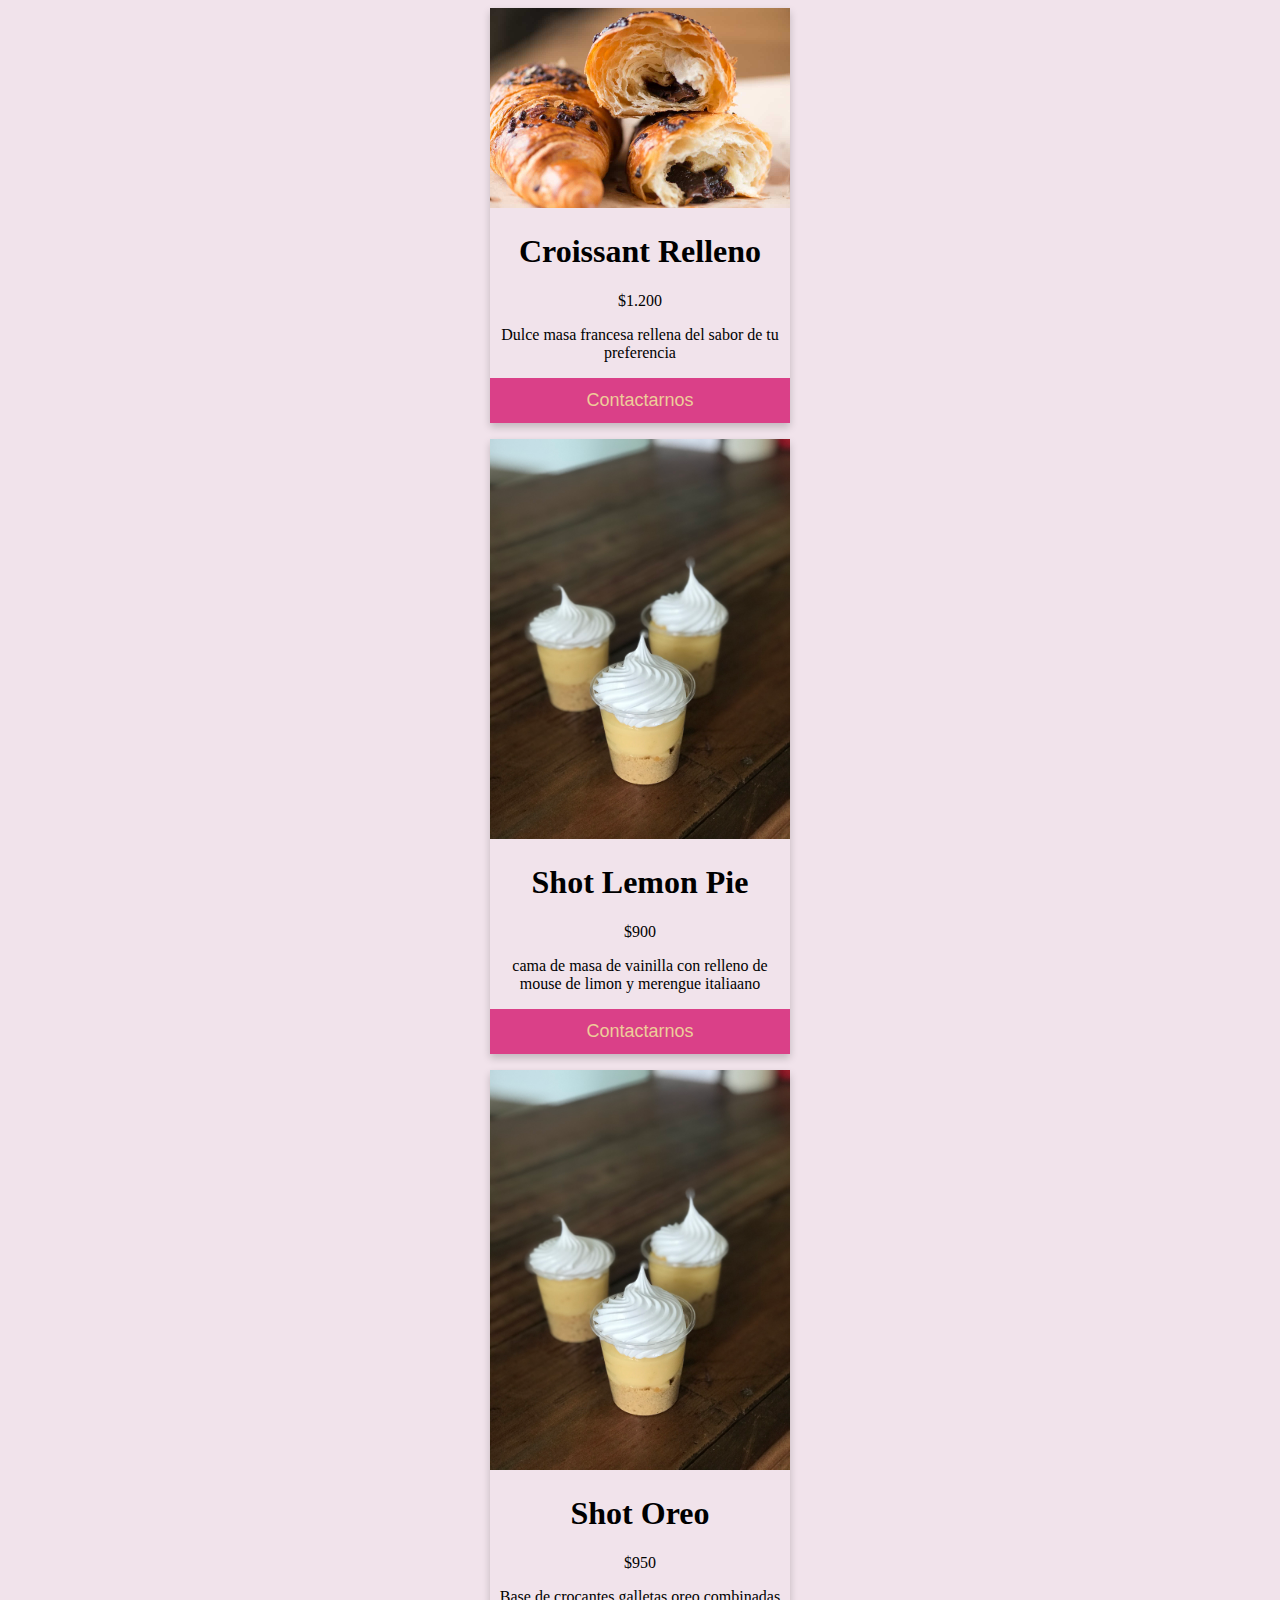
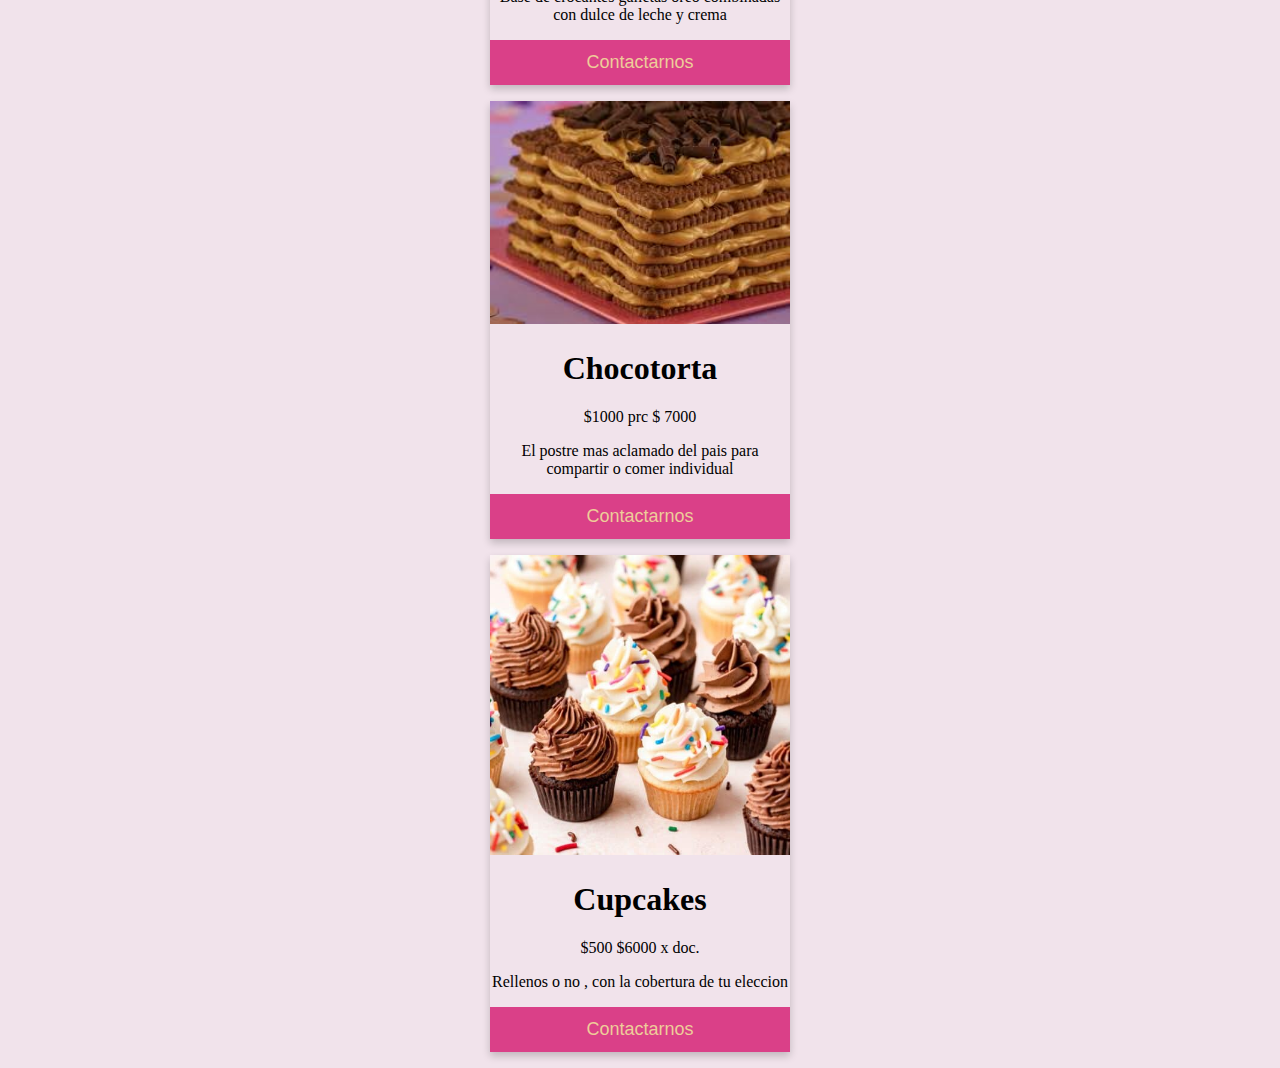
==== index.html @ 907f2f27 "jiji catalogo" ====
<!DOCTYPE html>
<html lang="es">
<head>
<meta charset="UTF-8">
<meta name="viewport" content="width=device-width, initial-scale=1.0">
<title>Catálogo de Productos</title>
<link rel="stylesheet" href="style.css">
</head>
<body>
    <div class="producto">
        <img src="assets/croissant.jpg" alt="img1"style="width:100%">
        <h1>Croissant Relleno</h1>
        <p class="Precio">$1.200</p>
        <p>Dulce masa francesa rellena  del sabor de tu preferencia</p>
        <p><button>Contactarnos</button></p>
      </div>
      <div class="producto">
        <img src="assets/lemonpie.jpg" alt="img1"style="width:100%">
        <h1>Shot Lemon Pie</h1>
   
        <p class="Precio">$900</p>
        <p>cama de masa de vainilla con relleno de mouse de limon y merengue italiaano</p>
        <p><button>Contactarnos</button></p>
      </div>
      <div class="producto">
        <img src="assets/lemonpie.jpg" alt="img1"style="width:100%">
        <h1>Shot Oreo</h1>
        <p class="Precio">$950</p>
        <p>Base de crocantes galletas oreo combinadas con dulce de leche y crema</p>
        <p><button>Contactarnos</button></p>
      </div>
      <div class="producto">
        <img src="assets/chocotorta.jpg" alt="img1"style="width:100%">
        <h1>Chocotorta</h1>
        <p class="Precio">$1000 prc $
            7000</p>
        <p>El postre mas aclamado del pais para compartir o comer individual</p>
        <p><button>Contactarnos</button></p>
      </div>
      <div class="producto">
        <img src="assets/cupcake.jpg" alt="img1"style="width:100%">
        <h1>Cupcakes</h1>
        <p class="Precio">$500 $6000 x doc.</p>
        <p>Rellenos o no , con la cobertura de tu eleccion</p>
        <p><button>Contactarnos</button></p>
      </div>
</body>
</html>
---- style.css ----
body {
    font-family: 'arial', sans-serif;
    background-color: rgb(241, 227, 235);
  }
  .producto {
    box-shadow: 0 4px 8px 0 rgba(0, 0, 0, 0.2);
    max-width: 300px;
    margin: auto;
    text-align: center;
    font-family: 'Times New Roman', brixton sans-serif, serif;
  }
  
  .precio {
    color: rgb(14, 13, 13);
    font-size: 22px;
  }
  
  .producto button {
    border: none;
    outline: 0;
    padding: 12px;
    color: rgb(238, 204, 153);
    background-color: rgb(218, 64, 136);
    text-align: center;
    cursor: pointer;
    width: 100%;
    font-size: 18px;
  }
  
  .producto button:hover {
    opacity: 0.7;
  }
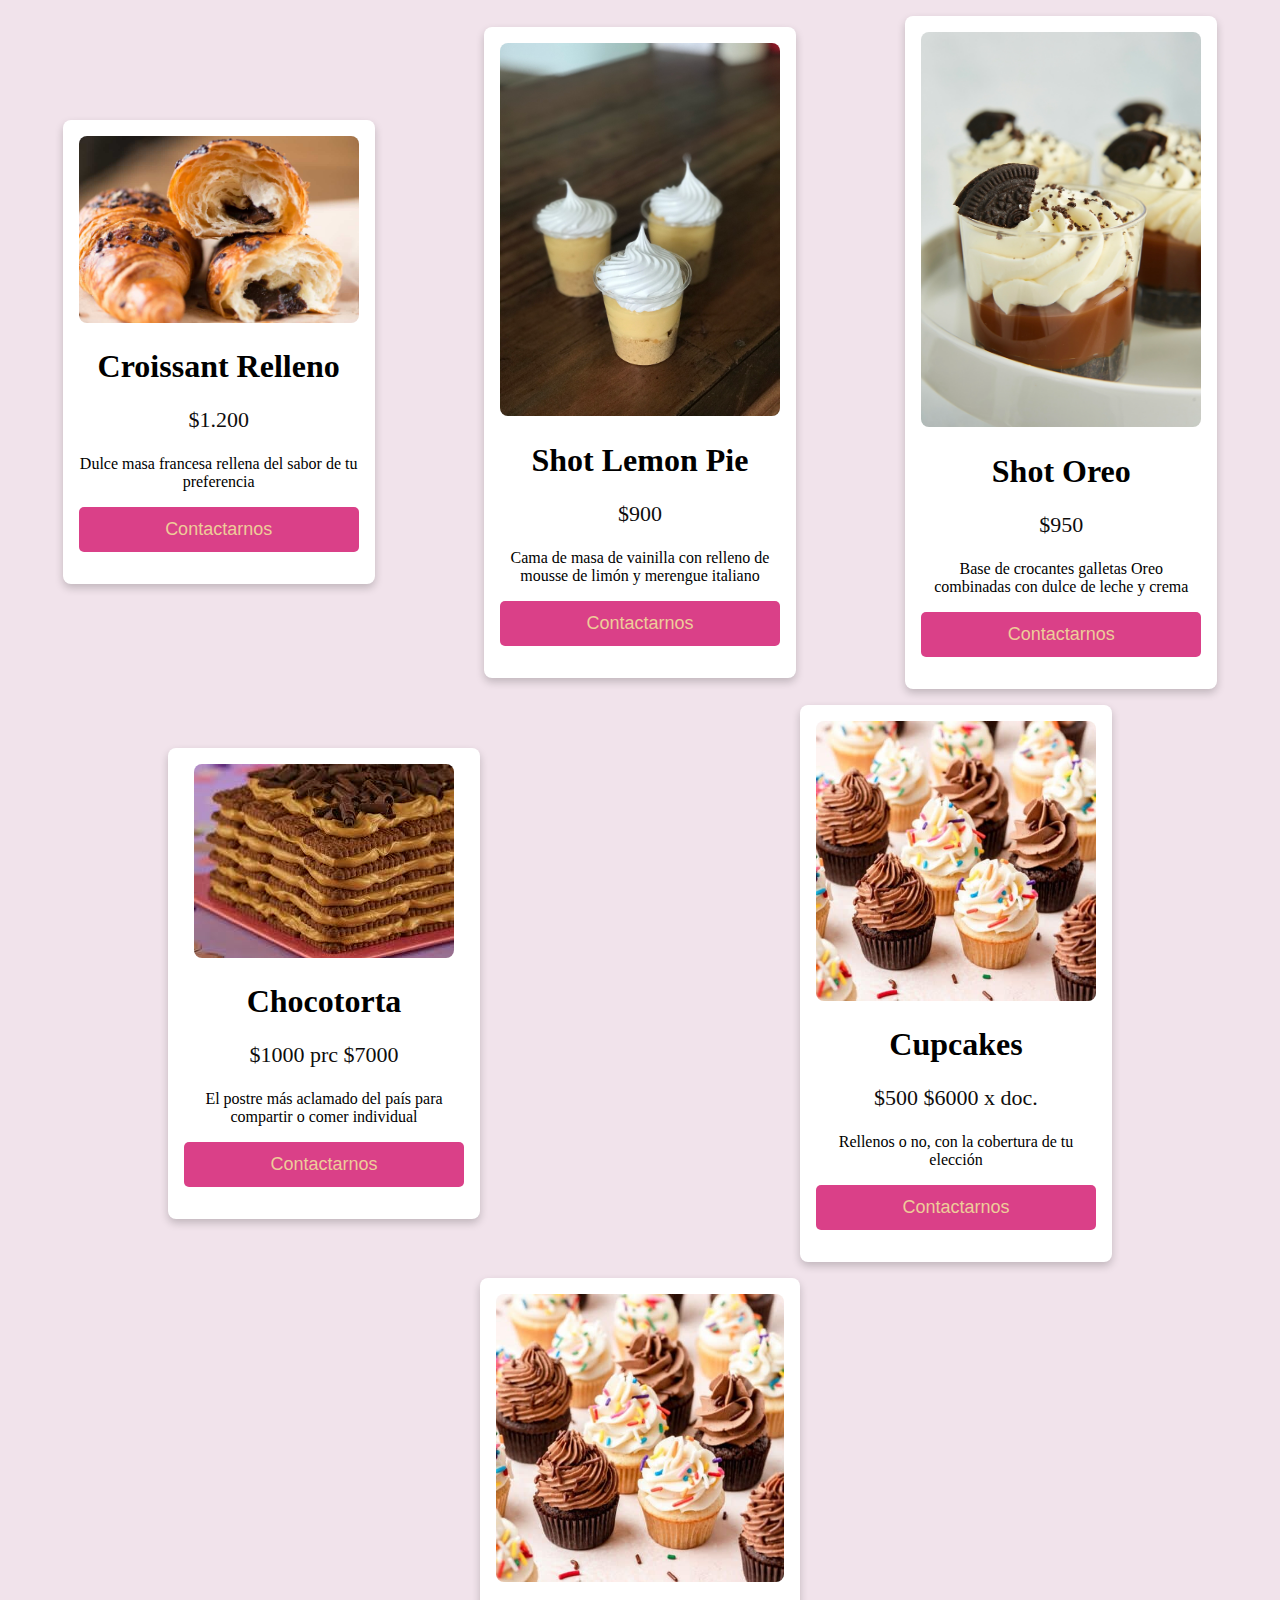
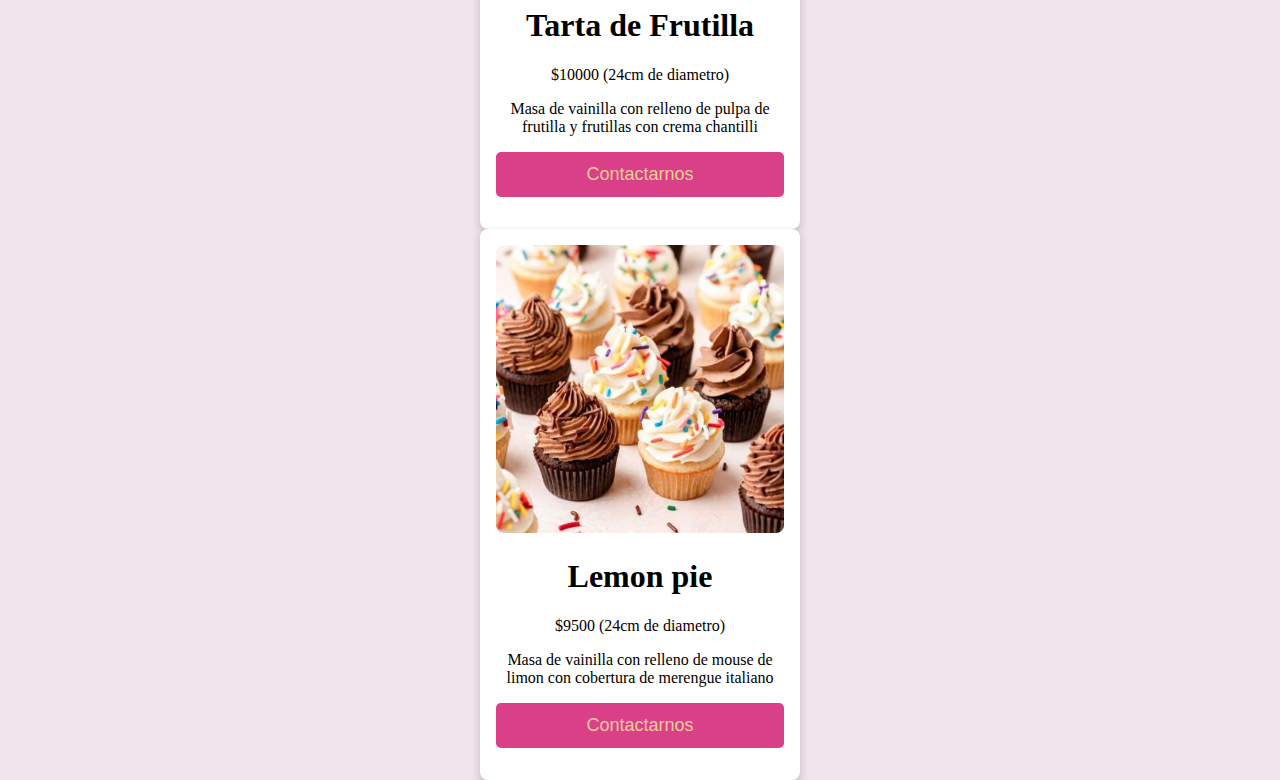
==== commit e194f1d4: "MIJIIIIIIJIJIJJIJI" ====
--- a/index.html
+++ b/index.html
@@ -7,42 +7,58 @@
 <link rel="stylesheet" href="style.css">
 </head>
 <body>
-    <div class="producto">
-        <img src="assets/croissant.jpg" alt="img1"style="width:100%">
-        <h1>Croissant Relleno</h1>
-        <p class="Precio">$1.200</p>
-        <p>Dulce masa francesa rellena  del sabor de tu preferencia</p>
-        <p><button>Contactarnos</button></p>
+    <div class="container">
+        <div class="producto">
+            <img src="assets/croissant.jpg" alt="Croissant Relleno">
+            <h1>Croissant Relleno</h1>
+            <p class="precio">$1.200</p>
+            <p>Dulce masa francesa rellena del sabor de tu preferencia</p>
+            <p><button>Contactarnos</button></p>
+        </div>
+        <div class="producto">
+            <img src="assets/lemonpie.jpg" alt="Shot Lemon Pie">
+            <h1>Shot Lemon Pie</h1>
+            <p class="precio">$900</p>
+            <p>Cama de masa de vainilla con relleno de mousse de limón y merengue italiano</p>
+            <p><button>Contactarnos</button></p>
+        </div>
+        <div class="producto">
+            <img src="assets/shotoreo.jpg" alt="Shot Oreo">
+            <h1>Shot Oreo</h1>
+            <p class="precio">$950</p>
+            <p>Base de crocantes galletas Oreo combinadas con dulce de leche y crema</p>
+            <p><button>Contactarnos</button></p>
+        </div>
+        <div class="producto">
+            <img src="assets/chocotorta.jpg" alt="Chocotorta">
+            <h1>Chocotorta</h1>
+            <p class="precio">$1000 prc $7000</p>
+            <p>El postre más aclamado del país para compartir o comer individual</p>
+            <p><button>Contactarnos</button></p>
+        </div>
+        <div class="producto">
+            <img src="assets/cupcake.jpg" alt="Cupcakes">
+            <h1>Cupcakes</h1>
+            <p class="precio">$500 $6000 x doc.</p>
+            <p>Rellenos o no, con la cobertura de tu elección</p>
+            <p><button>Contactarnos</button></p>
+        </div>
       </div>
       <div class="producto">
-        <img src="assets/lemonpie.jpg" alt="img1"style="width:100%">
-        <h1>Shot Lemon Pie</h1>
-   
-        <p class="Precio">$900</p>
-        <p>cama de masa de vainilla con relleno de mouse de limon y merengue italiaano</p>
-        <p><button>Contactarnos</button></p>
-      </div>
-      <div class="producto">
-        <img src="assets/lemonpie.jpg" alt="img1"style="width:100%">
-        <h1>Shot Oreo</h1>
-        <p class="Precio">$950</p>
-        <p>Base de crocantes galletas oreo combinadas con dulce de leche y crema</p>
-        <p><button>Contactarnos</button></p>
-      </div>
-      <div class="producto">
-        <img src="assets/chocotorta.jpg" alt="img1"style="width:100%">
-        <h1>Chocotorta</h1>
-        <p class="Precio">$1000 prc $
-            7000</p>
-        <p>El postre mas aclamado del pais para compartir o comer individual</p>
+        <img src="assets/cupcake.jpg" alt="img1"style="width:100%">
+        <h1>Tarta de Frutilla</h1>
+        <p class="Precio">$10000 (24cm de diametro)</p>
+        <p>Masa de vainilla con relleno de pulpa de frutilla y frutillas con crema chantilli</p>
         <p><button>Contactarnos</button></p>
       </div>
       <div class="producto">
         <img src="assets/cupcake.jpg" alt="img1"style="width:100%">
-        <h1>Cupcakes</h1>
-        <p class="Precio">$500 $6000 x doc.</p>
-        <p>Rellenos o no , con la cobertura de tu eleccion</p>
+        <h1>Lemon pie</h1>
+        <p class="Precio">$9500 (24cm de diametro)</p>
+        <p>Masa de vainilla con relleno de mouse de limon con cobertura de merengue italiano</p>
         <p><button>Contactarnos</button></p>
       </div>
+
+    </div>
 </body>
-</html>+</html>
--- a/style.css
+++ b/style.css
@@ -1,37 +1,74 @@
 body {
-    font-family: 'arial', sans-serif;
-    background-color: rgb(241, 227, 235);
+  font-family: 'Arial', sans-serif;
+  background-color: rgb(241, 227, 235);
+  margin: 0;
+  padding: 0;
+  box-sizing: border-box;
+}
+
+.container {
+  display: flex;
+  flex-wrap: wrap;
+  justify-content: center;
+  gap: 16px;
+  padding: 16px;
+}
+
+.producto {
+  box-shadow: 0 4px 8px 0 rgba(0, 0, 0, 0.2);
+  max-width: 300px;
+  width: calc(100% - 32px); /* default for small screens */
+  margin: auto;
+  text-align: center;
+  font-family: 'Times New Roman', 'Brixton Sans', serif;
+  background-color: #fff;
+  padding: 16px;
+  border-radius: 8px;
+}
+
+.producto img {
+  max-width: 100%;
+  height: auto;
+  border-radius: 8px;
+}
+
+.precio {
+  color: rgb(14, 13, 13);
+  font-size: 22px;
+}
+
+.producto button {
+  border: none;
+  outline: 0;
+  padding: 12px;
+  color: rgb(238, 204, 153);
+  background-color: rgb(218, 64, 136);
+  text-align: center;
+  cursor: pointer;
+  width: 100%;
+  font-size: 18px;
+  border-radius: 5px;
+  transition: opacity 0.3s;
+}
+
+.producto button:hover {
+  opacity: 0.7;
+}
+
+@media (min-width: 600px) {
+  .producto {
+      width: calc(50% - 32px);
   }
+}
+
+@media (min-width: 900px) {
   .producto {
-    box-shadow: 0 4px 8px 0 rgba(0, 0, 0, 0.2);
-    max-width: 300px;
-    margin: auto;
-    text-align: center;
-    font-family: 'Times New Roman', brixton sans-serif, serif;
+      width: calc(33.333% - 32px);
   }
-  
-  .precio {
-    color: rgb(14, 13, 13);
-    font-size: 22px;
+}
+
+@media (min-width: 1200px) {
+  .producto {
+      width: calc(25% - 32px);
   }
-  
-  .producto button {
-    border: none;
-    outline: 0;
-    padding: 12px;
-    color: rgb(238, 204, 153);
-    background-color: rgb(218, 64, 136);
-    text-align: center;
-    cursor: pointer;
-    width: 100%;
-    font-size: 18px;
-  }
-  
-  .producto button:hover {
-    opacity: 0.7;
-  }
-  
-  
-  
-  
-  +}
